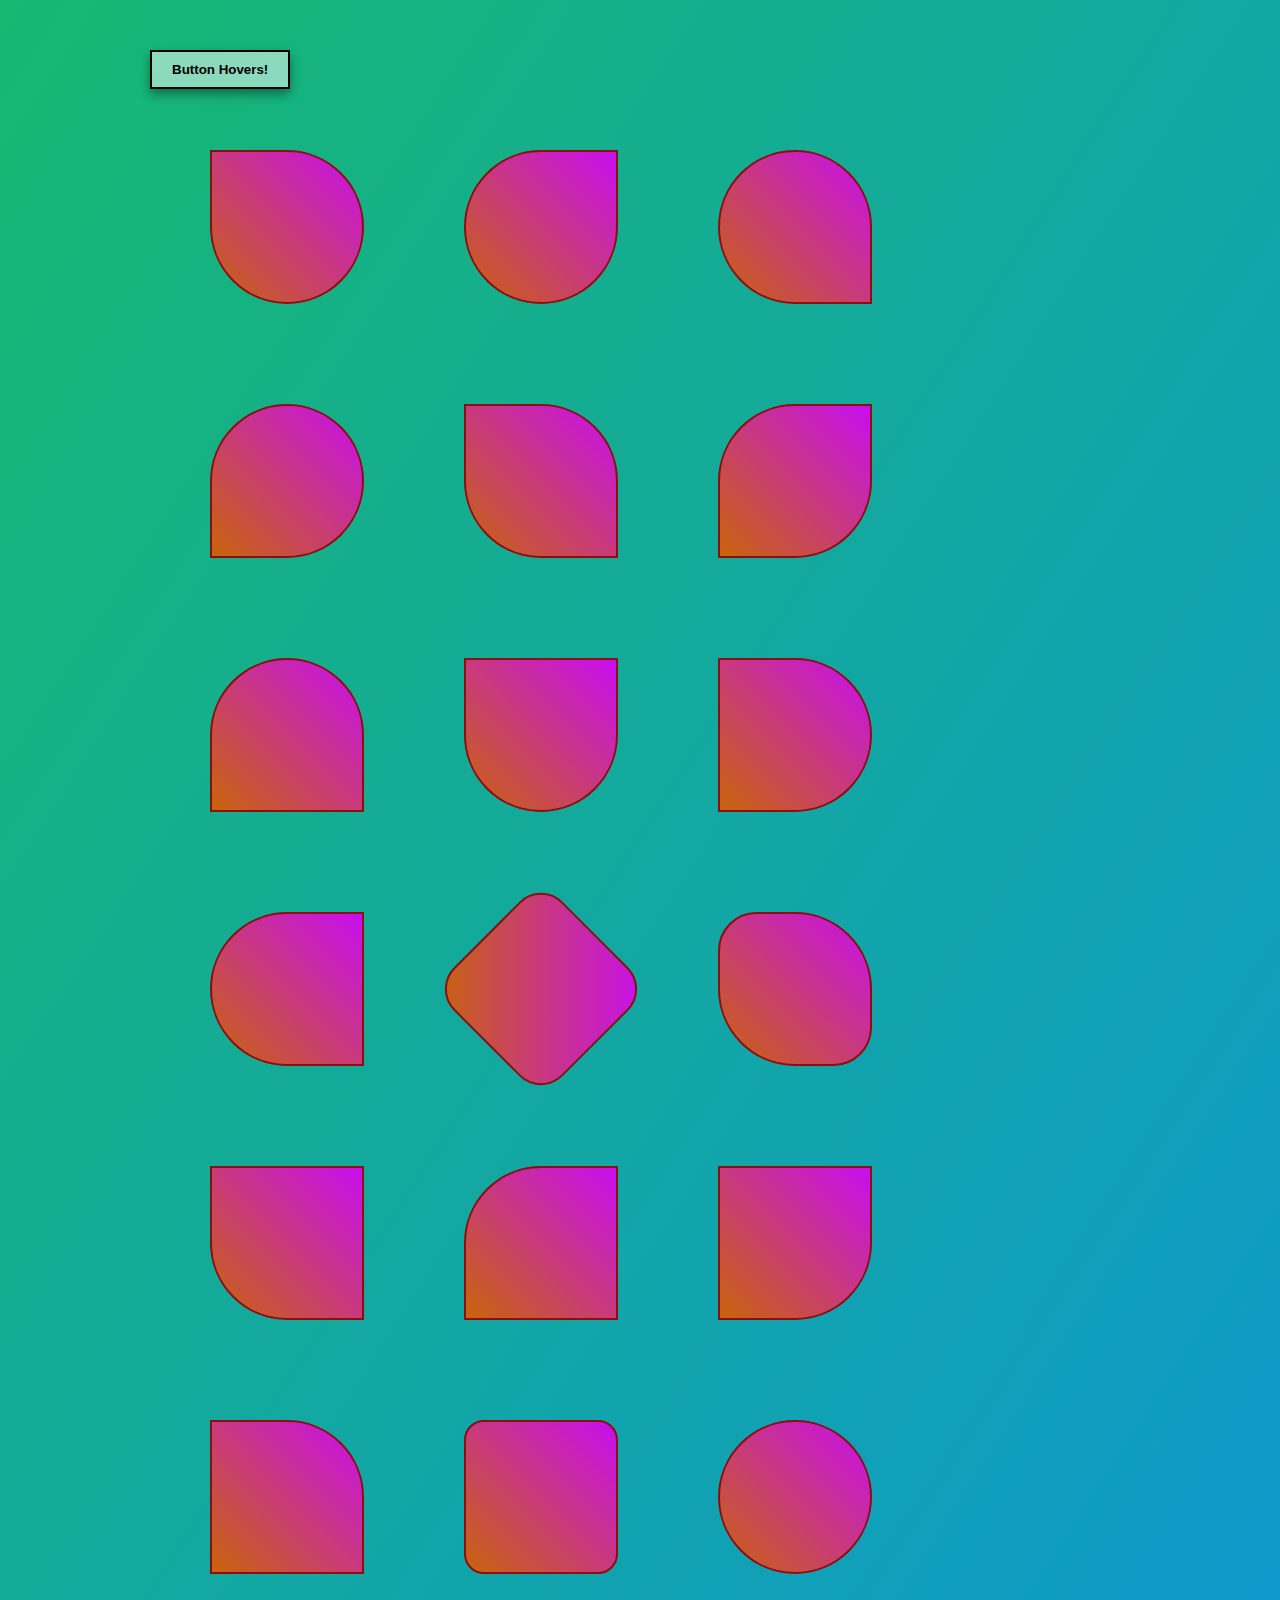
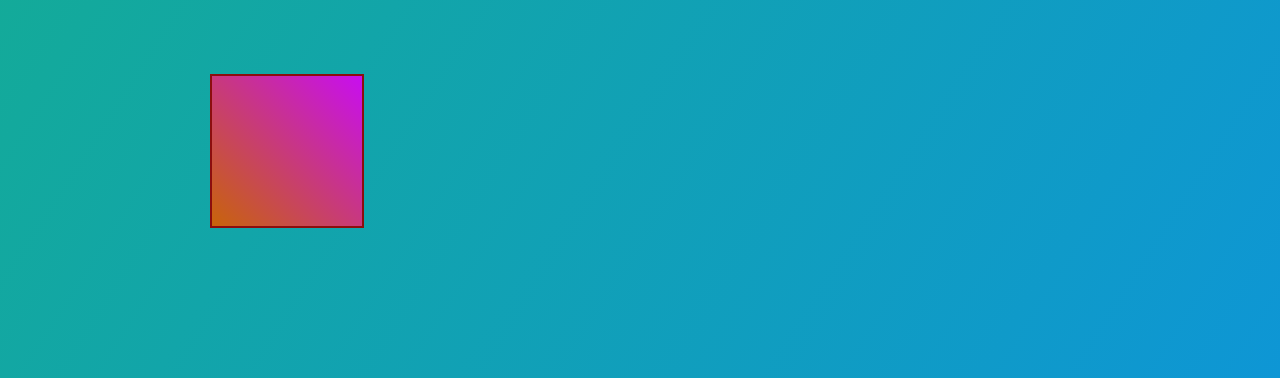
==== border/index.html @ 042d41a4 "updating style and added border-radius section" ====
<!DOCTYPE html>
<html lang="en">

<head>
    <meta charset="UTF-8">
    <meta name="viewport" content="width=device-width, initial-scale=1.0">
    <meta http-equiv="X-UA-Compatible" content="ie=edge">
    <title>Document</title>
    <link rel="stylesheet" href="./style.css">
</head>

<body>
    <a href="../index.html"><button class='buttonHovers'>Button Hovers!</button></a>
    <div class="container">
        <div class="radius"></div>
        <div class="radius"></div>
        <div class="radius"></div>
        <div class="radius"></div>
        <div class="radius"></div>
        <div class="radius"></div>
        <div class="radius"></div>
        <div class="radius"></div>
        <div class="radius"></div>
        <div class="radius"></div>
        <div class="radius"></div>
        <div class="radius"></div>
        <div class="radius"></div>
        <div class="radius"></div>
        <div class="radius"></div>
        <div class="radius"></div>
        <div class="radius"></div>
        <div class="radius"></div>
        <div class="radius"></div>
    </div>
</body>

</html>
---- border/style.css ----
body {
    margin: 0;
    padding: 0;
    background: linear-gradient(to bottom right, rgba(23, 184, 113, 1), rgba(14, 150, 213, 1));
    height: auto;
    overflow: auto;
    display: flex;
    flex-direction: row;
    justify-content: center;
    align-items: center;
    position: relative;
}

.buttonHovers {
    position: absolute;
    top: 50px;
    left: 150px;
    padding: 10px 20px;
    border: 2px solid black;
    background-color: rgba(255, 255, 255, 0.5);
    color: black;
    box-shadow: 0 5px 10px rgba(0, 0, 0, 0.4);
    font-weight: bold;
    transition: 0.5s;
}

.buttonHovers:hover {
    transform: translateY(-5px);
    transition: 0.5s;
    box-shadow: 0 8px 15px rgba(0, 0, 0, 0.5);
    cursor: pointer;
}

.buttonHovers:active {
    transform: translateY(-2px);
    box-shadow: 0 5px 10px rgba(0, 0, 0, 0.4);
    transition: 0.5s;
}

a:focus {
    outline: none;
}

.container {
    display: flex;
    flex-flow: row wrap;
    justify-content: flex-start;
    align-items: center;
    width: 75%;
    height: auto;
    margin: 100px auto;
}

.container .radius {
    height: 150px;
    width: 150px;
    background: linear-gradient(to top right, rgba(200, 100, 10, 1), rgba(200, 14, 240,1));
    border: 2px solid rgba(140, 14, 14);
    margin: 50px;
    transition: 0.5s;
    animation: spin 5s linear infinite;
    animation-play-state: running;
}

.container .radius:nth-child(1) {
    border-radius: 0 50% 50% 50%;
}

.container .radius:nth-child(2) {
    border-radius: 50% 0% 50% 50%;
}

.container .radius:nth-child(3) {
    border-radius: 50% 50% 0 50%;
}

.container .radius:nth-child(4) {
    border-radius: 50% 50% 50% 0;
}

.container .radius:nth-child(5) {
    border-radius: 0 50% 0 50%;
}

.container .radius:nth-child(6) {
    border-radius: 50% 0% 50% 0;
}

.container .radius:nth-child(7) {
    border-radius: 50% 50% 0 0;
}

.container .radius:nth-child(8) {
    border-radius: 0 0 50% 50%;
}

.container .radius:nth-child(5) {
    border-radius: 0 50% 0 50%;
}

.container .radius:nth-child(6) {
    border-radius: 50% 0% 50% 0;
}

.container .radius:nth-child(7) {
    border-radius: 50% 50% 0 0;
}

.container .radius:nth-child(8) {
    border-radius: 0 0 50% 50%;
}

.container .radius:nth-child(9) {
    border-radius: 0 50% 50% 0;
}

.container .radius:nth-child(10) {
    border-radius: 50% 0 0 50%;
}

.container .radius:nth-child(11) {
    border-radius: 20%;
    transform: rotate(45deg);
}

.container .radius:nth-child(12) {
    border-radius: 25% 50% 25% 50%;
}

.container .radius:nth-child(13) {
    border-radius: 0 0 0 50%;
}

.container .radius:nth-child(14) {
    border-radius: 50% 0 0 0;
}

.container .radius:nth-child(15) {
    border-radius: 0 0 50% 0;
}

.container .radius:nth-child(16) {
    border-radius: 0 50% 0 0;
}

.container .radius:nth-child(17) {
    border-radius: 20px;
}

.container .radius:nth-child(18) {
    border-radius: 50%;
}

.container .radius:nth-child(19) {
    border-radius: 0;
}

@keyframes spin {
    0% {
        transform: rotate(0deg);
    } 
    100% {
        transform: rotate(360deg);
    }
}
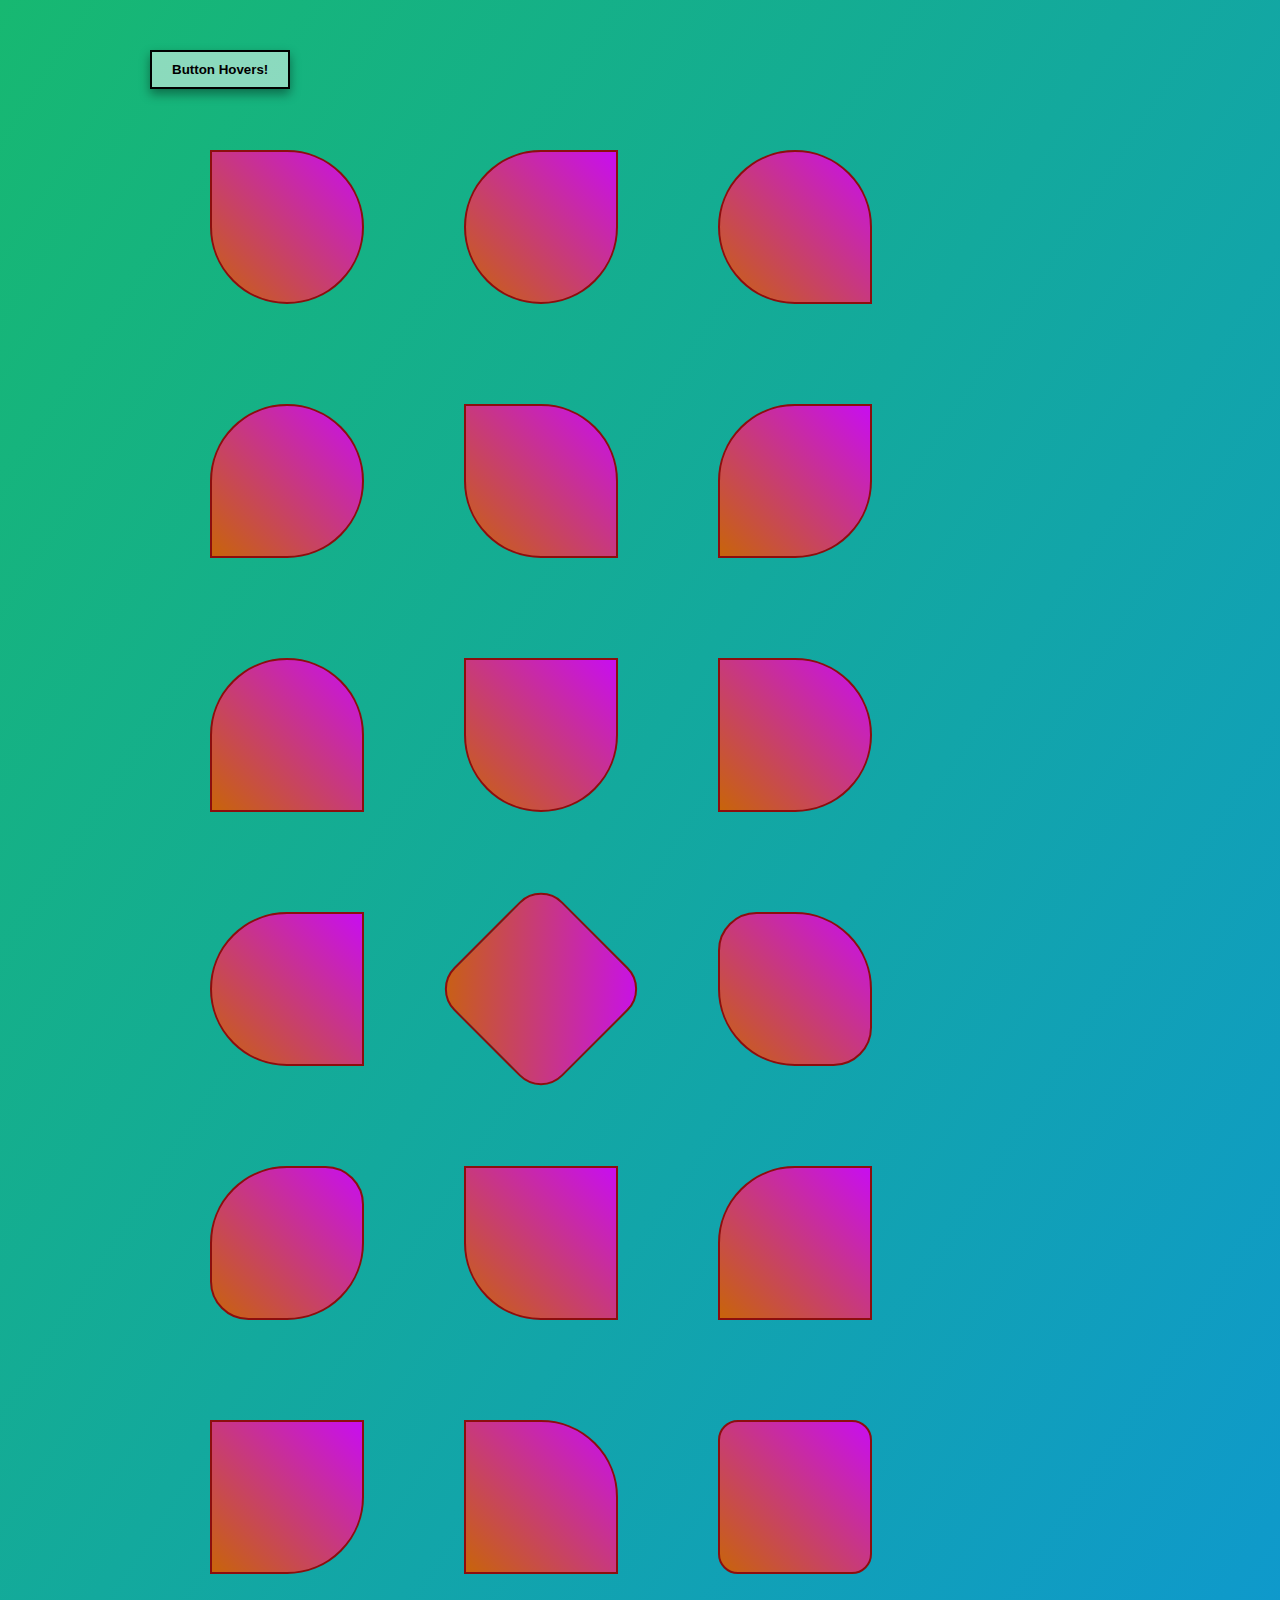
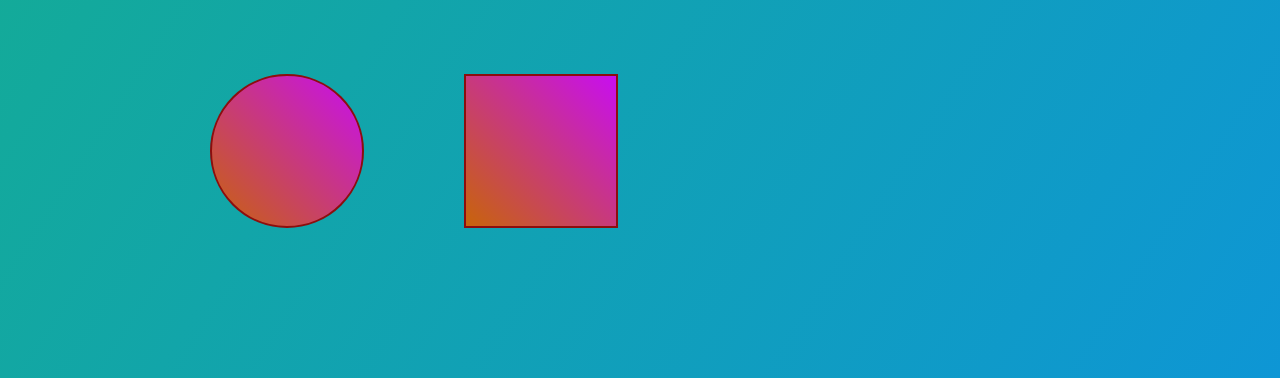
==== commit 7a3e6764: "added extra spinning div on border radius" ====
--- a/border/index.html
+++ b/border/index.html
@@ -31,6 +31,7 @@
         <div class="radius"></div>
         <div class="radius"></div>
         <div class="radius"></div>
+        <div class="radius"></div>
     </div>
 </body>
 
--- a/border/style.css
+++ b/border/style.css
@@ -3,7 +3,7 @@
     padding: 0;
     background: linear-gradient(to bottom right, rgba(23, 184, 113, 1), rgba(14, 150, 213, 1));
     height: auto;
-    overflow: auto;
+    overflow-x: hidden;
     display: flex;
     flex-direction: row;
     justify-content: center;
@@ -128,30 +128,34 @@
 }
 
 .container .radius:nth-child(13) {
+    border-radius: 50% 25% 50% 25%;
+}
+
+.container .radius:nth-child(14) {
     border-radius: 0 0 0 50%;
 }
 
-.container .radius:nth-child(14) {
+.container .radius:nth-child(15) {
     border-radius: 50% 0 0 0;
 }
 
-.container .radius:nth-child(15) {
+.container .radius:nth-child(16) {
     border-radius: 0 0 50% 0;
 }
 
-.container .radius:nth-child(16) {
+.container .radius:nth-child(17) {
     border-radius: 0 50% 0 0;
 }
 
-.container .radius:nth-child(17) {
+.container .radius:nth-child(18) {
     border-radius: 20px;
 }
 
-.container .radius:nth-child(18) {
+.container .radius:nth-child(19) {
     border-radius: 50%;
 }
 
-.container .radius:nth-child(19) {
+.container .radius:nth-child(20) {
     border-radius: 0;
 }
 
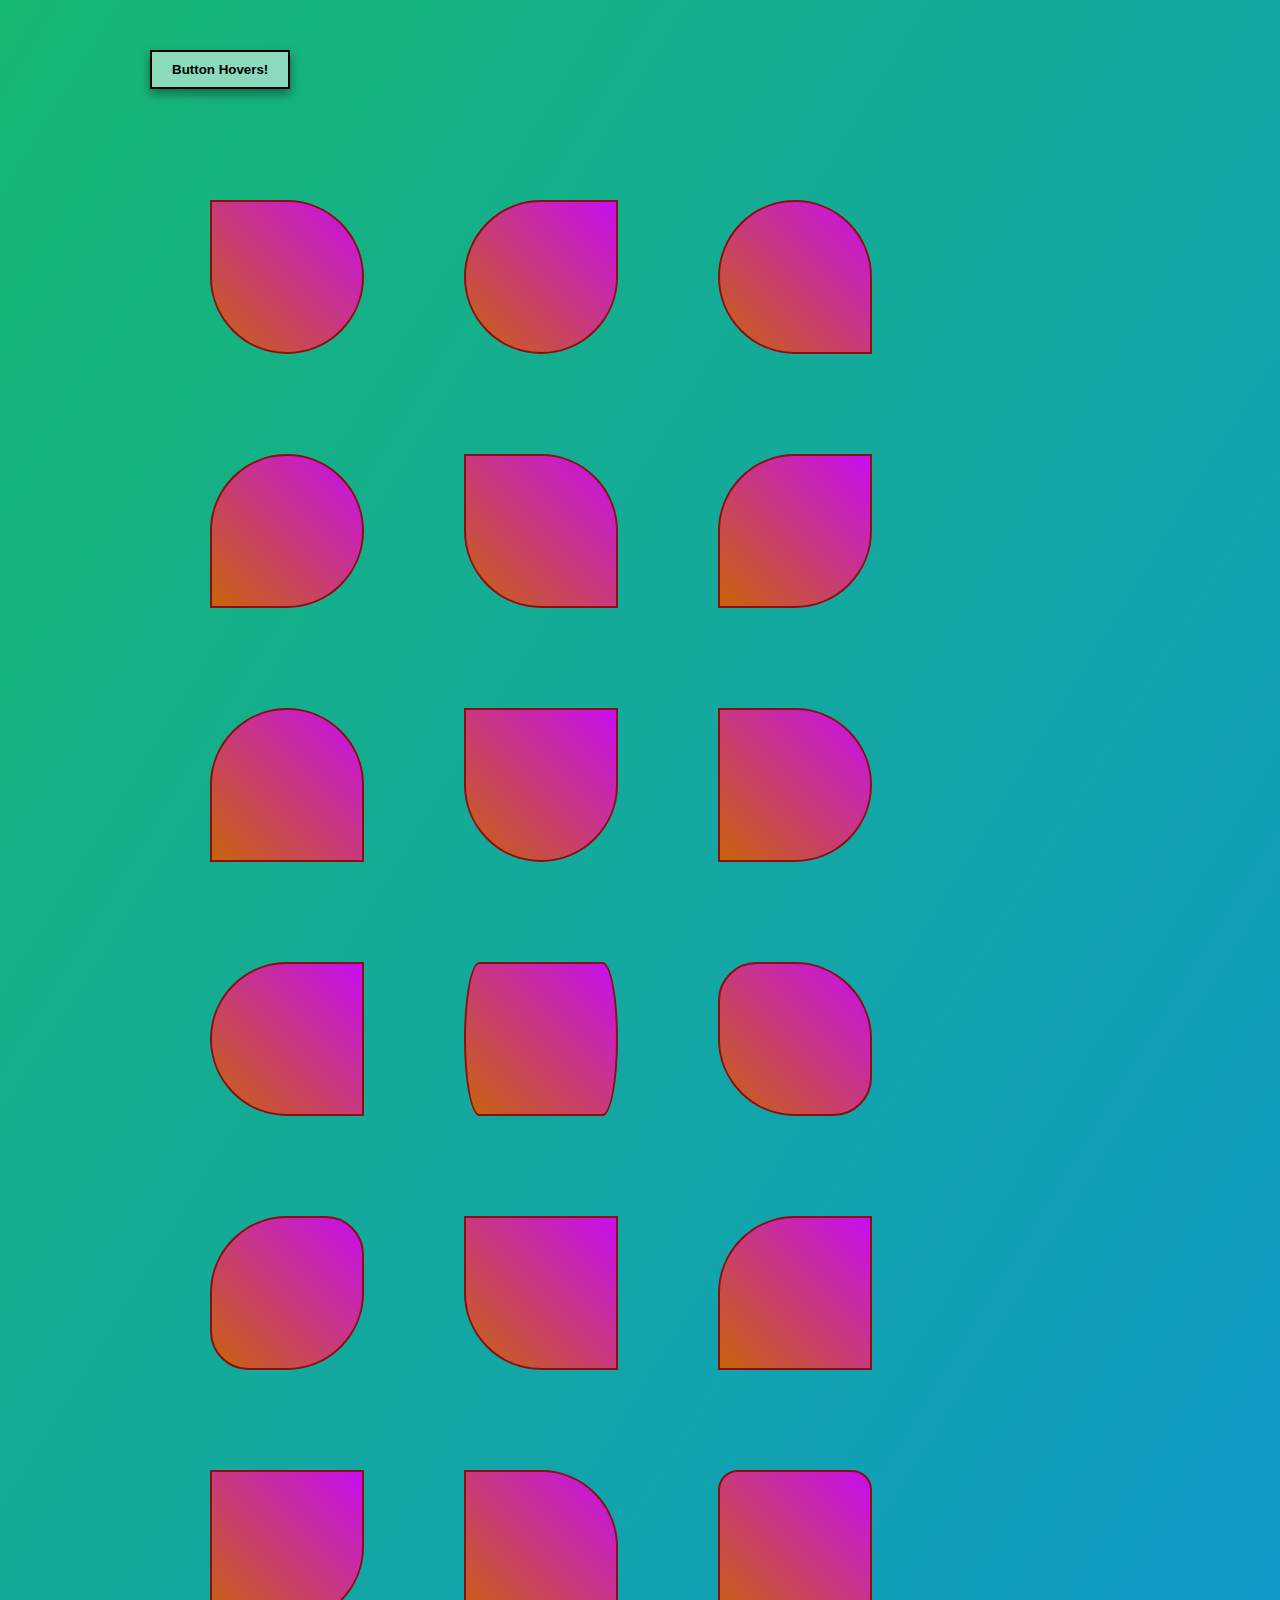
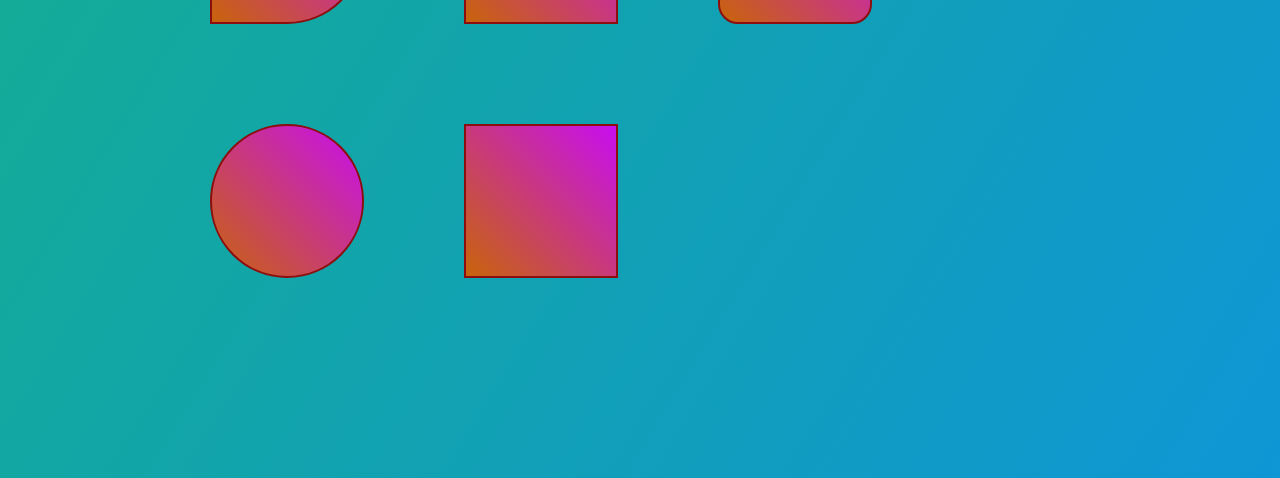
==== commit 4c2f0c36: "updating favicon" ====
--- a/border/index.html
+++ b/border/index.html
@@ -7,6 +7,7 @@
     <meta http-equiv="X-UA-Compatible" content="ie=edge">
     <title>Document</title>
     <link rel="stylesheet" href="./style.css">
+    <link rel='icon' type="image/x-icon" href="../favicon.ico">
 </head>
 
 <body>
--- a/border/style.css
+++ b/border/style.css
@@ -48,7 +48,7 @@
     align-items: center;
     width: 75%;
     height: auto;
-    margin: 100px auto;
+    margin: 150px auto;
 }
 
 .container .radius {
@@ -58,8 +58,37 @@
     border: 2px solid rgba(140, 14, 14);
     margin: 50px;
     transition: 0.5s;
-    animation: spin 5s linear infinite;
-    animation-play-state: running;
+    position: relative;
+}
+
+.container .radius::before {
+    content: '';
+    height: 230px;
+    width: 230px;
+    border: 5px solid rgba(140, 14, 14);
+    box-shadow: 0px 0px 15px 10px inset rgba(140, 14, 14, 0.2), 
+                0px 5px 15px rgba(0, 0, 0, 0.9);
+    position: absolute;
+    top: 50%;
+    left: 50%;
+    transform: translate(-50%, -50%) scale(0);
+    opacity: 0;
+    transition: 0.5s;
+    border-radius: 15%;
+    z-index: -1;
+}
+
+.container .radius:hover::before {
+    transform: translate(-50%, -50%) scale(1);
+    opacity: 1;
+    z-index: -1;
+    transition: 0.5s;
+}
+
+.container .radius:hover {
+    transform: rotate(360deg) scale(1.3);
+    transform-origin: center;
+    transition: 0.5s ease-in-out;
 }
 
 .container .radius:nth-child(1) {
@@ -119,8 +148,7 @@
 }
 
 .container .radius:nth-child(11) {
-    border-radius: 20%;
-    transform: rotate(45deg);
+    border-radius: 10%/50%;
 }
 
 .container .radius:nth-child(12) {
@@ -159,11 +187,17 @@
     border-radius: 0;
 }
 
-@keyframes spin {
-    0% {
-        transform: rotate(0deg);
-    } 
-    100% {
-        transform: rotate(360deg);
+@media screen and (max-width: 500px) {
+    .buttonHovers {
+        left: 50%;
+        transform: translateX(-50%);
+    }
+
+    .container {
+        flex-flow: column wrap;
+    }
+
+    .container .radius {
+        margin: 50px auto;
     }
 }